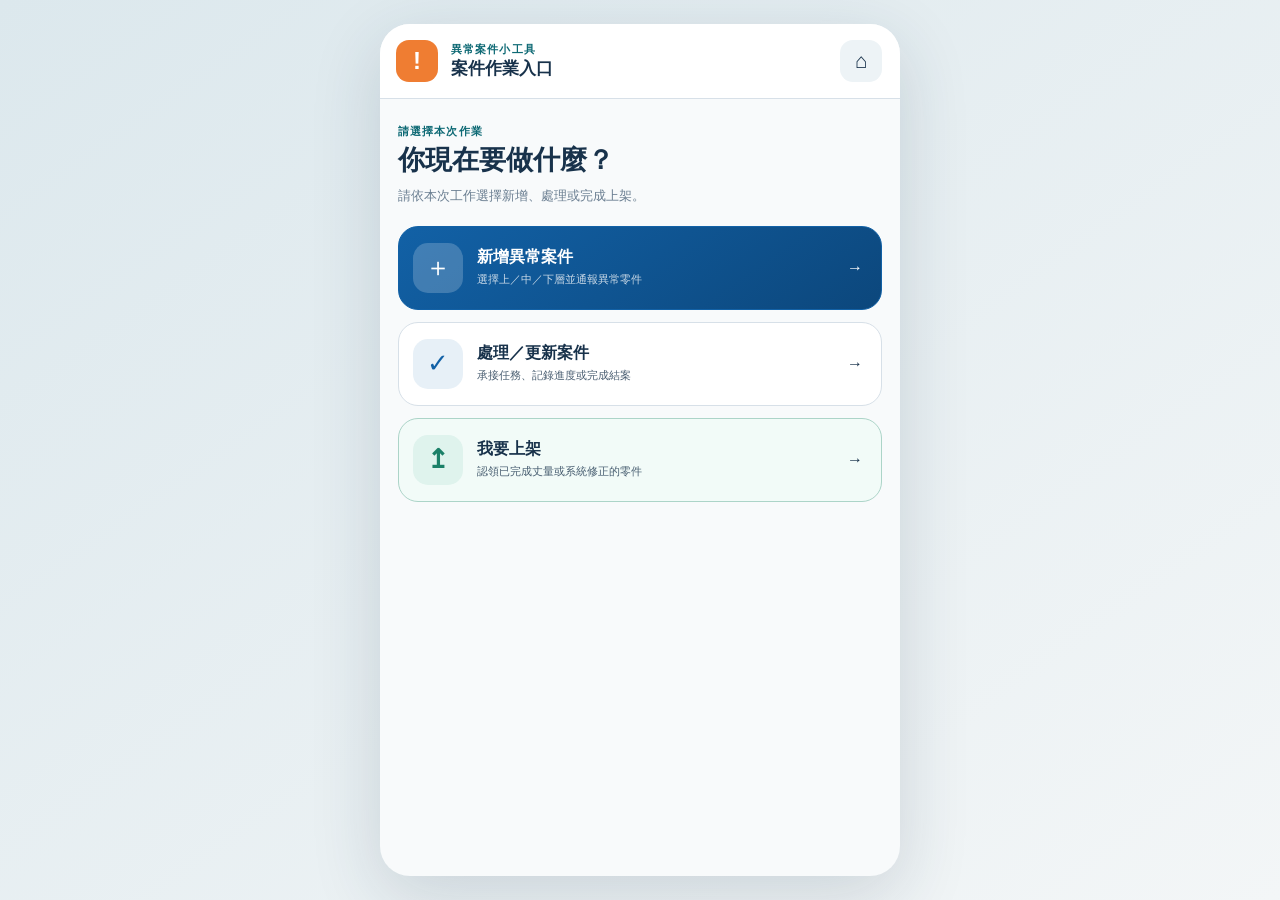
==== index.html @ d2d31f0b "Update index.html" ====
<!doctype html>
<html lang="zh-Hant">
<head>
  <meta charset="utf-8">
  <meta name="viewport" content="width=device-width, initial-scale=1, viewport-fit=cover">
  <meta name="theme-color" content="#1261a6">
  <title>異常案件小工具</title>
  <link rel="stylesheet" href="style.css?v=20260727-5">
</head>
<body>
  <main class="app-shell">
    <header class="topbar">
      <button id="backButton" class="icon-button is-hidden" type="button" aria-label="返回">←</button>
      <div id="brandMark" class="brand-mark" aria-hidden="true">!</div>
      <div class="topbar-copy">
        <small>異常案件小工具</small>
        <strong id="pageTitle">案件作業入口</strong>
      </div>
      <button id="homeButton" class="icon-button" type="button" aria-label="回首頁">⌂</button>
    </header>

    <section id="view-home" class="view is-active">
      <p class="kicker">請選擇本次作業</p>
      <h1>你現在要做什麼？</h1>
      <p class="lead">請依本次工作選擇新增、處理或完成上架。</p>

      <button id="openCreate" class="action-card primary" type="button">
        <span class="action-icon">＋</span>
        <span><strong>新增異常案件</strong><small>選擇上／中／下層並通報異常零件</small></span>
        <b>→</b>
      </button>
      <button id="openLogin" class="action-card" type="button">
        <span class="action-icon secondary">✓</span>
        <span><strong>處理／更新案件</strong><small>承接任務、記錄進度或完成結案</small></span>
        <b>→</b>
      </button>
      <button id="openShelvingLogin" class="action-card shelving" type="button">
        <span class="action-icon shelving-icon">↥</span>
        <span><strong>我要上架</strong><small>認領已完成丈量或系統修正的零件</small></span>
        <b>→</b>
      </button>
    </section>

    <section id="view-create" class="view">
      <p class="kicker">現場通報</p>
      <h1>新增異常案件</h1>

      <form id="createForm" novalidate>
        <label class="field layer-field">
          <span>異常所在層 <b>*</b></span>
          <small>請選擇異常零件實際所在的層別</small>
          <select id="createLayer" name="layer" required>
            <option value="">請選擇層別</option>
            <option value="上">上</option>
            <option value="中">中</option>
            <option value="下">下</option>
          </select>
        </label>

        <label class="field">
          <span>商品別</span>
          <small>選填；有標示商品別時再輸入</small>
          <input id="productType" name="productType" autocomplete="off" autocapitalize="characters" placeholder="例如：一般零件、鈑金">
        </label>

        <label class="field">
          <span>零件件號 <b>*</b></span>
          <small>掃描零件條碼，或直接輸入件號</small>
          <input id="partNo" name="partNo" required autocomplete="off" autocapitalize="characters" placeholder="例如：12345-ABCDE">
        </label>

        <div class="field">
          <span>異常零件數量 <b>*</b></span>
          <small>目前實際放置於異常區的數量</small>
          <div class="quantity-control">
            <button id="qtyMinus" type="button">−</button>
            <input id="qty" name="qty" type="number" inputmode="numeric" min="1" value="1" required>
            <button id="qtyPlus" type="button">＋</button>
          </div>
        </div>

        <label class="field">
          <span>現場異常情況 <b>*</b></span>
          <small>只選擇現場直接觀察到的情況</small>
          <select id="situation" name="situation" required>
            <option value="">請選擇現場情況</option>
            <option>上架完仍有剩餘</option>
            <option>儲位遺留</option>
            <option>地上撿到</option>
            <option>指定儲位放不下</option>
            <option>系統顯示無庫位</option>
          </select>
        </label>

        <label id="originalCartField" class="field conditional is-hidden">
          <span>原上架台車號 <b>*</b></span>
          <small>零件原本隨哪一台車進行上架</small>
          <input id="originalCart" name="originalCart" autocomplete="off" autocapitalize="characters" placeholder="掃描或輸入原上架台車號">
        </label>

        <label class="field">
          <span>補充說明</span>
          <small>選填；記錄貼紙、外觀或其他現場資訊</small>
          <textarea id="note" name="note" rows="3" placeholder="輸入補充說明…"></textarea>
        </label>

        <div id="createError" class="message error is-hidden"></div>
        <div class="button-row">
          <button class="button ghost" data-go-home type="button">取消</button>
          <button id="createSubmit" class="button primary" type="submit">建立案件</button>
        </div>
      </form>
    </section>

    <section id="view-success" class="view center">
      <div class="success-mark">✓</div>
      <p class="kicker">新增成功</p>
      <h1>異常案件已建立</h1>
      <p class="lead">案件已成功建立，處理人員可立即承接。</p>
      <div class="ticket">
        <small>案件編號</small>
        <strong id="successCaseNo"></strong>
        <span>等待處理人員承接</span>
        <span>最終處理方式：尚未選擇</span>
      </div>
      <button class="button primary wide" data-go-home type="button">回到作業入口</button>
      <button id="createAnother" class="text-button" type="button">繼續新增下一件</button>
    </section>

    <section id="view-login" class="view">
      <div class="center">
        <div class="id-mark">ID</div>
        <p class="kicker">處理人員身分確認</p>
        <h1>先輸入工號</h1>
        <p class="lead">系統會從 EMPLOYEE 分頁帶出姓名與單位。</p>
      </div>
      <form id="loginForm" novalidate>
        <label class="field">
          <span>工號 <b>*</b></span>
          <small>請輸入或掃描識別證</small>
          <input id="employeeId" name="employeeId" required autocomplete="off" autocapitalize="characters">
        </label>
        <label class="field">
          <span>查看層別 <b>*</b></span>
          <small>選擇「不分」可一次查看上、中、下全部案件</small>
          <select id="workLayer" name="layer" required>
            <option value="">請選擇查看範圍</option>
            <option value="上">上</option>
            <option value="中">中</option>
            <option value="下">下</option>
            <option value="不分">不分</option>
          </select>
        </label>
        <div id="loginError" class="message error is-hidden"></div>
        <button id="loginSubmit" class="button primary wide" type="submit">進入案件清單</button>
      </form>
    </section>

    <section id="view-list" class="view">
      <div class="person-strip">
        <span id="employeeAvatar">人</span>
        <div><small>目前處理人員</small><strong id="employeeName"></strong><p id="employeeMeta"></p></div>
        <button id="switchEmployee" type="button">切換</button>
      </div>
      <div class="filter-strip">
        <span>目前查看</span>
        <strong id="activeLayerLabel">不分</strong>
        <button id="switchLayer" type="button">更改層別</button>
      </div>

      <div class="section-heading">
        <div><p class="kicker">我的任務</p><h1>我的處理中案件</h1></div>
        <b id="myCaseCount">0</b>
      </div>
      <div id="myCases" class="case-list"></div>

      <div class="divider"></div>
      <div class="section-heading"><div><p class="kicker">待承接</p><h1>查找案件</h1></div></div>
      <p class="lead small">依所選層別顯示，也可輸入零件件號或案件編號。</p>
      <input id="caseSearch" class="search-input" autocomplete="off" autocapitalize="characters" placeholder="搜尋零件件號或案件編號">
      <button id="searchButton" class="button primary wide" type="button">查找案件</button>
      <div id="availableCases" class="case-list"></div>
    </section>

    <section id="view-shelving-login" class="view">
      <div class="center">
        <div class="id-mark shelving-mark">↥</div>
        <p class="kicker">上架人員身分確認</p>
        <h1>我要上架</h1>
        <p class="lead">輸入工號後，系統會顯示上、中、下所有尚待完成上架的零件。</p>
      </div>
      <form id="shelvingLoginForm" novalidate>
        <label class="field">
          <span>工號 <b>*</b></span>
          <small>請輸入或掃描識別證</small>
          <input id="shelvingEmployeeId" name="employeeId" required autocomplete="off" autocapitalize="characters">
        </label>
        <div id="shelvingLoginError" class="message error is-hidden"></div>
        <button id="shelvingLoginSubmit" class="button shelving wide" type="submit">查看待上架清單</button>
      </form>
    </section>

    <section id="view-shelving-list" class="view">
      <div class="person-strip shelving-person">
        <span id="shelvingEmployeeAvatar">人</span>
        <div><small>目前上架人員</small><strong id="shelvingEmployeeName"></strong><p id="shelvingEmployeeMeta"></p></div>
        <button id="switchShelvingEmployee" type="button">切換</button>
      </div>

      <div class="section-heading">
        <div><p class="kicker">上／中／下・全部列出</p><h1>待上架清單</h1></div>
        <b id="shelvingCount">0</b>
      </div>
      <p class="lead small">僅顯示最終處理方式為「重新丈量」或「請資訊部修正異常系統資料」，且尚未完成上架的案件。</p>
      <div id="shelvingMessage" class="message is-hidden"></div>
      <div id="shelvingCases" class="case-list shelving-list"></div>
      <button id="refreshShelving" class="button ghost wide refresh-button" type="button">重新整理</button>
    </section>

    <section id="view-detail" class="view">
      <div class="detail-heading">
        <div><p class="kicker">案件編號</p><h1 id="detailCaseNo"></h1></div>
        <span id="detailStage" class="status-chip"></span>
      </div>
      <div id="detailMessage" class="message is-hidden"></div>
      <div id="caseDetail"></div>
      <button id="claimButton" class="button orange wide is-hidden" type="button">由我承接此案件</button>

      <form id="updateForm" class="panel is-hidden" novalidate>
        <h2>更新案件進度</h2>
        <label class="field">
          <span>目前階段</span>
          <select id="updateStage" name="stage">
            <option>處理中</option>
            <option>待確認</option>
            <option>已結案</option>
          </select>
        </label>
        <label class="field">
          <span>最終處理方式</span>
          <small>結案前必須選擇實際採取的處理方式</small>
          <select id="finalResolution" name="finalResolution">
            <option value="">請選擇最終處理方式</option>
            <option>零件放入儲位</option>
            <option>重新丈量</option>
            <option>確認溢品</option>
            <option>請資訊部修正異常系統資料</option>
          </select>
        </label>
        <label id="overflowLocationField" class="field conditional is-hidden">
          <span>溢品放置區 <b>*</b></span>
          <small>選擇「確認溢品」時，請記錄零件實際放置的位置</small>
          <input id="overflowLocation" name="overflowLocation" autocomplete="off" autocapitalize="characters" placeholder="例如：溢品區 B-03">
        </label>
        <label class="field">
          <span>本次處理紀錄</span>
          <textarea id="updateNote" name="note" rows="3" placeholder="例如：已核對 WES 與實物數量…"></textarea>
        </label>
        <button id="updateSubmit" class="button primary wide" type="submit">儲存本次更新</button>
      </form>
    </section>
  </main>

  <script src="app.js?v=20260727-6"></script>
</body>
</html>
---- style.css ----
:root {
  --ink: #18324b;
  --muted: #6a7e91;
  --line: #d7e0e8;
  --soft: #edf3f6;
  --blue: #1261a6;
  --blue-dark: #0c477c;
  --cyan: #dff3f7;
  --orange: #ef7d32;
  --green: #1b8068;
  --green-dark: #12604f;
  --danger: #b83232;
  font-family: "Noto Sans TC", "Microsoft JhengHei", Arial, sans-serif;
}

* { box-sizing: border-box; }
body {
  margin: 0;
  color: var(--ink);
  background: linear-gradient(145deg, #dce8ed, #f3f6f7);
}
button, input, select, textarea { font: inherit; }
button { color: inherit; cursor: pointer; }
.is-hidden { display: none !important; }
.app-shell {
  width: min(100%, 520px);
  min-height: 100dvh;
  margin: 0 auto;
  background: #f8fafb;
  box-shadow: 0 20px 70px rgba(24, 50, 75, .16);
}
.topbar {
  display: grid;
  grid-template-columns: 44px 1fr 44px;
  gap: 11px;
  align-items: center;
  padding: 16px;
  border-bottom: 1px solid var(--line);
  background: #fff;
}
.brand-mark, .icon-button {
  display: grid;
  width: 42px;
  height: 42px;
  place-items: center;
  border: 0;
  border-radius: 13px;
  font-weight: 900;
}
.brand-mark { color: #fff; background: var(--orange); font-size: 24px; }
.icon-button { background: var(--soft); font-size: 21px; }
.topbar-copy { display: flex; min-width: 0; flex-direction: column; }
.topbar-copy small { color: #0d6974; font-size: 11px; font-weight: 900; letter-spacing: .1em; }
.topbar-copy strong { overflow: hidden; font-size: 17px; text-overflow: ellipsis; white-space: nowrap; }
.view { display: none; padding: 25px 18px 32px; }
.view.is-active { display: block; }
h1 { margin: 0; font-size: 27px; line-height: 1.25; }
h2 { margin: 0 0 12px; font-size: 16px; }
.kicker { margin: 0 0 5px; color: #0d6974; font-size: 11px; font-weight: 900; letter-spacing: .1em; }
.lead { margin: 8px 0 19px; color: var(--muted); font-size: 13px; line-height: 1.6; }
.lead.small { font-size: 11px; }
.center { text-align: center; }
.action-card {
  display: grid;
  width: 100%;
  grid-template-columns: 52px 1fr 20px;
  gap: 12px;
  align-items: center;
  margin-top: 12px;
  padding: 16px 14px;
  text-align: left;
  border: 1px solid var(--line);
  border-radius: 20px;
  background: #fff;
}
.action-card.primary { color: #fff; border-color: var(--blue); background: linear-gradient(145deg, var(--blue), var(--blue-dark)); }
.action-card.shelving { border-color: #acd4c8; background: #f2fbf8; }
.action-card > span:nth-child(2) { display: flex; flex-direction: column; gap: 4px; }
.action-card small { opacity: .78; font-size: 11px; line-height: 1.45; }
.action-icon { display: grid; width: 50px; height: 50px; place-items: center; border-radius: 15px; background: #fff3; font-size: 26px; }
.action-icon.secondary { color: var(--blue); background: #e7f0f7; }
.action-icon.shelving-icon { color: var(--green); background: #dff3ed; font-weight: 900; }
.layer-field { margin-top: 20px; padding: 14px; border: 1px solid #b9dfe5; border-radius: 17px; background: #f1fafb; }
.field { display: block; margin-top: 20px; }
.field > span { display: block; font-size: 14px; font-weight: 900; }
.field > span b { color: var(--danger); }
.field > small { display: block; margin: 4px 0 7px; color: var(--muted); font-size: 10px; line-height: 1.5; }
input, select, textarea {
  width: 100%;
  color: var(--ink);
  border: 1.5px solid #aebdca;
  border-radius: 13px;
  outline: none;
  background: #fff;
  font-size: 16px;
  font-weight: 700;
}
input, select { height: 52px; padding: 0 13px; }
textarea { min-height: 90px; padding: 12px 13px; resize: vertical; }
input:focus, select:focus, textarea:focus { border-color: var(--blue); box-shadow: 0 0 0 4px #1261a619; }
.quantity-control { display: grid; grid-template-columns: 54px 1fr 54px; gap: 8px; margin-top: 7px; }
.quantity-control button { border: 1px solid #afbeca; border-radius: 13px; background: #fff; font-size: 25px; }
.quantity-control input { text-align: center; }
.conditional { padding: 13px; border: 1px solid #b9dfe5; border-radius: 17px; background: #f1fafb; }
.button-row { display: grid; grid-template-columns: .75fr 1.25fr; gap: 9px; margin-top: 24px; }
.button { min-height: 54px; border-radius: 14px; font-weight: 900; }
.button.primary { color: #fff; border: 0; background: linear-gradient(145deg, var(--blue), var(--blue-dark)); }
.button.ghost { border: 1px solid var(--line); background: #fff; }
.button.orange { color: #fff; border: 0; background: linear-gradient(145deg, var(--orange), #d45c17); }
.button.shelving { color: #fff; border: 0; background: linear-gradient(145deg, var(--green), var(--green-dark)); }
.wide { width: 100%; }
.text-button { margin-top: 10px; padding: 12px; color: var(--blue); border: 0; background: transparent; font-weight: 900; }
.message { margin: 14px 0; padding: 12px 13px; border: 1px solid #b8dfcf; border-radius: 12px; color: #1d6f54; background: #eaf8f1; font-size: 12px; font-weight: 800; }
.message.error { color: #9f2929; border-color: #edbaba; background: #fff0f0; }
.success-mark { display: grid; width: 76px; height: 76px; margin: 15px auto 17px; place-items: center; color: #fff; border: 8px solid #d7eef0; border-radius: 50%; background: #1f8a73; font-size: 35px; font-weight: 900; }
.ticket { margin: 23px 0 20px; padding: 19px 15px; text-align: left; border: 1px solid var(--line); border-radius: 18px; background: #fff; }
.ticket small, .ticket strong { display: block; }
.ticket strong { margin: 5px 0 13px; color: var(--blue); font-size: 27px; }
.ticket span { display: inline-block; margin: 3px; padding: 6px 8px; border-radius: 999px; background: var(--soft); color: var(--muted); font-size: 10px; font-weight: 900; }
.id-mark { display: grid; width: 70px; height: 56px; margin: 4px auto 17px; place-items: center; color: #fff; border: 6px solid #d7eef0; border-radius: 17px; background: var(--blue); font-weight: 900; }
.id-mark.shelving-mark { border-color: #d9eee8; background: var(--green); font-size: 25px; }
.person-strip { display: grid; grid-template-columns: 46px 1fr auto; gap: 11px; align-items: center; padding: 13px; border: 1px solid var(--line); border-radius: 16px; background: #fff; }
.person-strip > span { display: grid; width: 44px; height: 44px; place-items: center; color: #fff; border-radius: 14px; background: var(--blue); font-weight: 900; }
.person-strip.shelving-person > span { background: var(--green); }
.person-strip small, .person-strip strong { display: block; }
.person-strip small { color: var(--muted); font-size: 9px; }
.person-strip p { margin: 2px 0 0; color: var(--muted); font-size: 10px; }
.person-strip button { padding: 7px 9px; color: var(--blue); border: 1px solid #b8ccda; border-radius: 9px; background: #fff; font-size: 10px; font-weight: 900; }
.filter-strip { display: flex; align-items: center; gap: 8px; margin-top: 10px; padding: 10px 12px; border-radius: 13px; background: #eaf3f8; font-size: 11px; }
.filter-strip span { color: var(--muted); }
.filter-strip strong { flex: 1; color: var(--blue-dark); }
.filter-strip button { padding: 6px 9px; color: var(--blue); border: 1px solid #b8ccda; border-radius: 9px; background: #fff; font-size: 10px; font-weight: 900; }
.section-heading, .detail-heading { display: flex; align-items: flex-end; justify-content: space-between; gap: 10px; margin-top: 25px; }
.section-heading h1 { font-size: 24px; }
.section-heading > b { display: grid; min-width: 31px; height: 31px; place-items: center; color: #fff; border-radius: 50%; background: var(--blue); font-size: 12px; }
.divider { margin-top: 25px; border-top: 1px solid var(--line); }
.search-input { margin-bottom: 9px; }
.case-list { display: grid; gap: 10px; margin-top: 12px; }
.case-card { width: 100%; padding: 14px; text-align: left; border: 1px solid var(--line); border-radius: 17px; background: #fff; }
.case-card.mine { border-left: 5px solid var(--blue); }
.case-top { display: flex; align-items: center; justify-content: space-between; gap: 8px; }
.case-top strong { color: var(--muted); font-size: 10px; }
.case-part { margin-top: 7px; font-size: 19px; font-weight: 900; }
.case-part small { color: var(--orange); font-size: 12px; }
.case-card p { margin: 6px 0 0; color: var(--muted); font-size: 11px; line-height: 1.5; }
.shelving-card {
  display: grid;
  gap: 13px;
  padding: 15px;
  border: 1px solid #b8d9d0;
  border-radius: 17px;
  background: #fff;
}
.task-primary-grid { display: grid; grid-template-columns: .85fr 1.45fr; gap: 9px; }
.task-info { min-width: 0; padding: 10px 11px; border-radius: 12px; background: #f2f8f6; }
.task-info small { display: block; margin-bottom: 4px; color: var(--muted); font-size: 10px; font-weight: 900; }
.task-info strong { display: block; overflow-wrap: anywhere; color: var(--ink); font-size: 17px; line-height: 1.25; }
.task-info.part-number strong { color: var(--blue-dark); font-size: 20px; }
.shelving-card-meta { display: grid; gap: 4px; }
.shelving-card p { margin: 3px 0; color: var(--muted); font-size: 11px; line-height: 1.5; }
.shelving-card p strong { color: var(--ink); }
.shelving-card .case-top { margin-bottom: 2px; }
.shelving-card .button { width: 100%; min-height: 52px; padding: 9px; font-size: 13px; }
.shelving-card .button:disabled { cursor: wait; opacity: .62; }
.important-detail { border-color: #abc9df; background: linear-gradient(145deg, #fff, #f0f7fb); }
.layer-chip { display: inline-block; margin-right: 5px; padding: 5px 8px; color: var(--green-dark); border-radius: 999px; background: #dff3ed; font-size: 10px; font-weight: 900; }
.refresh-button { margin-top: 14px; }
.status-chip { display: inline-block; padding: 6px 9px; border-radius: 999px; color: #075ea2; background: #e2f0fb; font-size: 10px; font-weight: 900; }
.empty { padding: 18px 13px; text-align: center; color: var(--muted); border: 1px dashed #b7c6d1; border-radius: 15px; background: #f4f7f8; font-size: 11px; }
.detail-heading { margin-top: 0; margin-bottom: 14px; }
.detail-heading h1 { color: var(--blue); font-size: 25px; }
.panel { margin-top: 13px; padding: 15px; border: 1px solid #9ec4df; border-radius: 17px; background: #fff; }
.detail-card { margin-top: 12px; padding: 15px; border: 1px solid var(--line); border-radius: 17px; background: #fff; }
.detail-card h2 { margin-bottom: 10px; }
.detail-card dl { margin: 0; }
.detail-card dl > div { display: grid; grid-template-columns: 112px 1fr; gap: 8px; padding: 9px 0; border-top: 1px solid #edf1f4; }
.detail-card dl > div:first-child { border-top: 0; }
.detail-card dt { color: var(--muted); font-size: 10px; font-weight: 800; }
.detail-card dd { margin: 0; font-size: 11px; font-weight: 800; line-height: 1.5; }
.timeline { margin: 0; padding-left: 18px; }
.timeline li { margin: 8px 0; color: var(--muted); font-size: 11px; line-height: 1.5; }

@media (min-width: 560px) {
  body { padding: 24px 0; }
  .app-shell { min-height: calc(100vh - 48px); overflow: hidden; border-radius: 30px; }
}

@media (max-width: 380px) {
  .task-primary-grid { grid-template-columns: 1fr; }
}
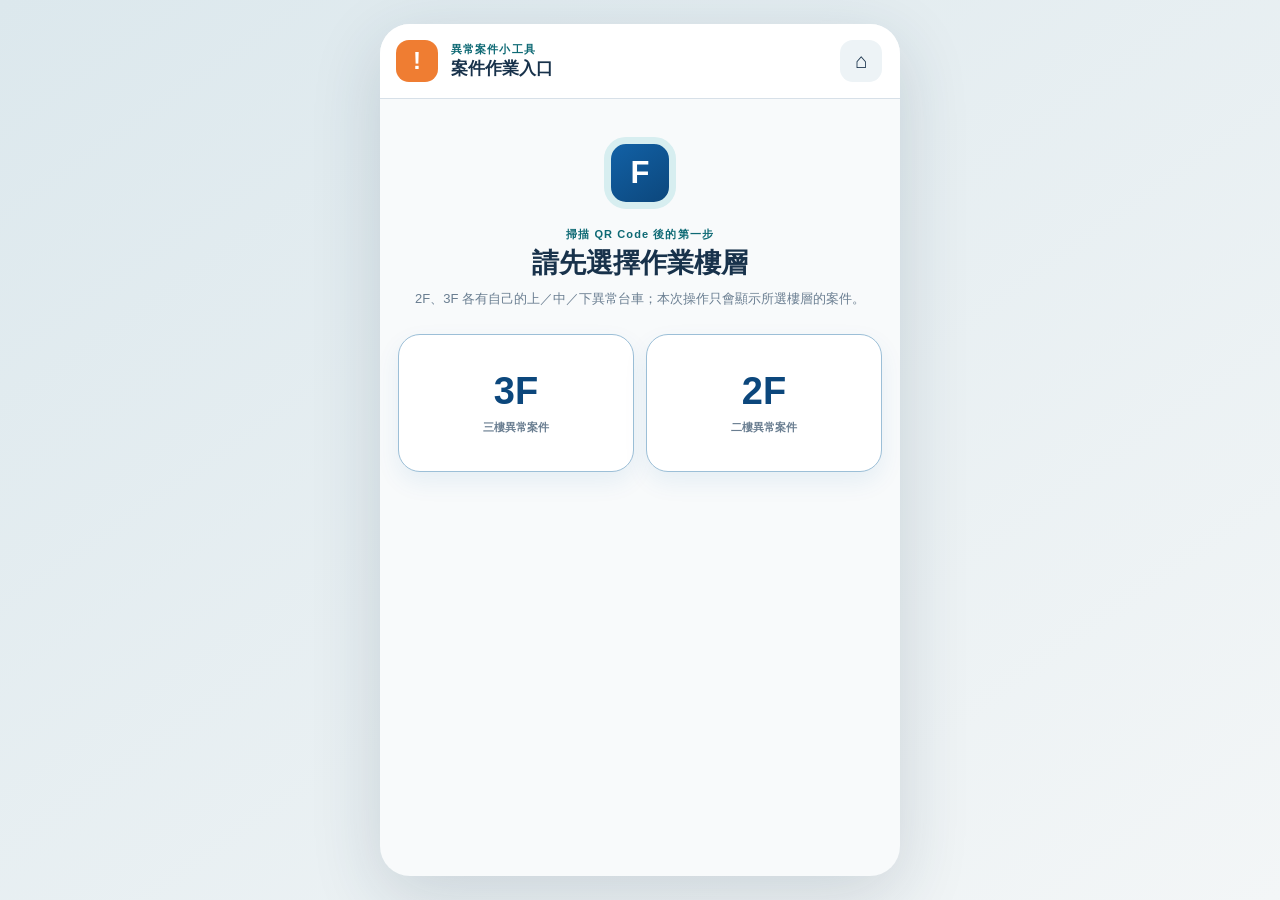
==== commit ddd49643: "Add files via upload" ====
--- a/index.html
+++ b/index.html
@@ -5,7 +5,7 @@
   <meta name="viewport" content="width=device-width, initial-scale=1, viewport-fit=cover">
   <meta name="theme-color" content="#1261a6">
   <title>異常案件小工具</title>
-  <link rel="stylesheet" href="style.css?v=20260727-5">
+  <link rel="stylesheet" href="style.css?v=20260729-7">
 </head>
 <body>
   <main class="app-shell">
@@ -19,14 +19,38 @@
       <button id="homeButton" class="icon-button" type="button" aria-label="回首頁">⌂</button>
     </header>
 
-    <section id="view-home" class="view is-active">
+    <section id="view-floor" class="view is-active floor-view">
+      <div class="center">
+        <div class="floor-mark">F</div>
+        <p class="kicker">掃描 QR Code 後的第一步</p>
+        <h1>請先選擇作業樓層</h1>
+        <p class="lead">2F、3F 各有自己的上／中／下異常台車；本次操作只會顯示所選樓層的案件。</p>
+      </div>
+      <div class="floor-choice-grid">
+        <button class="floor-choice" type="button" data-select-floor="3F">
+          <strong>3F</strong>
+          <small>三樓異常案件</small>
+        </button>
+        <button class="floor-choice" type="button" data-select-floor="2F">
+          <strong>2F</strong>
+          <small>二樓異常案件</small>
+        </button>
+      </div>
+    </section>
+
+    <section id="view-home" class="view">
+      <div class="floor-context">
+        <span>目前作業樓層</span>
+        <strong id="homeFloorLabel">—</strong>
+        <button id="changeFloor" type="button">切換樓層</button>
+      </div>
       <p class="kicker">請選擇本次作業</p>
       <h1>你現在要做什麼？</h1>
       <p class="lead">請依本次工作選擇新增、處理或完成上架。</p>
 
       <button id="openCreate" class="action-card primary" type="button">
         <span class="action-icon">＋</span>
-        <span><strong>新增異常案件</strong><small>選擇上／中／下層並通報異常零件</small></span>
+        <span><strong>新增異常案件</strong><small>在所選樓層選擇上／中／下並通報</small></span>
         <b>→</b>
       </button>
       <button id="openLogin" class="action-card" type="button">
@@ -44,6 +68,7 @@
     <section id="view-create" class="view">
       <p class="kicker">現場通報</p>
       <h1>新增異常案件</h1>
+      <div class="selected-floor">作業樓層：<strong id="createFloorLabel">—</strong></div>
 
       <form id="createForm" novalidate>
         <label class="field layer-field">
@@ -120,7 +145,7 @@
       <div class="ticket">
         <small>案件編號</small>
         <strong id="successCaseNo"></strong>
-        <span>等待處理人員承接</span>
+        <span id="successLocation"></span>
         <span>最終處理方式：尚未選擇</span>
       </div>
       <button class="button primary wide" data-go-home type="button">回到作業入口</button>
@@ -132,7 +157,7 @@
         <div class="id-mark">ID</div>
         <p class="kicker">處理人員身分確認</p>
         <h1>先輸入工號</h1>
-        <p class="lead">系統會從 EMPLOYEE 分頁帶出姓名與單位。</p>
+        <p class="lead">目前樓層：<strong id="loginFloorLabel">—</strong>。系統會從 EMPLOYEE 分頁帶出姓名與單位。</p>
       </div>
       <form id="loginForm" novalidate>
         <label class="field">
@@ -164,7 +189,7 @@
       </div>
       <div class="filter-strip">
         <span>目前查看</span>
-        <strong id="activeLayerLabel">不分</strong>
+        <strong id="activeLayerLabel">—</strong>
         <button id="switchLayer" type="button">更改層別</button>
       </div>
 
@@ -187,7 +212,7 @@
         <div class="id-mark shelving-mark">↥</div>
         <p class="kicker">上架人員身分確認</p>
         <h1>我要上架</h1>
-        <p class="lead">輸入工號後，系統會顯示上、中、下所有尚待完成上架的零件。</p>
+        <p class="lead">目前樓層：<strong id="shelvingFloorLabel">—</strong>。輸入工號後，系統只顯示此樓層上、中、下尚待完成上架的零件。</p>
       </div>
       <form id="shelvingLoginForm" novalidate>
         <label class="field">
@@ -206,9 +231,13 @@
         <div><small>目前上架人員</small><strong id="shelvingEmployeeName"></strong><p id="shelvingEmployeeMeta"></p></div>
         <button id="switchShelvingEmployee" type="button">切換</button>
       </div>
+      <div class="filter-strip shelving-floor-filter">
+        <span>目前樓層</span>
+        <strong id="activeShelvingFloorLabel">—</strong>
+      </div>
 
       <div class="section-heading">
-        <div><p class="kicker">上／中／下・全部列出</p><h1>待上架清單</h1></div>
+        <div><p class="kicker">本樓層上／中／下・全部列出</p><h1>待上架清單</h1></div>
         <b id="shelvingCount">0</b>
       </div>
       <p class="lead small">僅顯示最終處理方式為「重新丈量」或「請資訊部修正異常系統資料」，且尚未完成上架的案件。</p>
@@ -261,6 +290,6 @@
     </section>
   </main>
 
-  <script src="app.js?v=20260727-6"></script>
+  <script src="app.js?v=20260729-7"></script>
 </body>
 </html>
--- a/style.css
+++ b/style.css
@@ -60,6 +60,62 @@
 .lead { margin: 8px 0 19px; color: var(--muted); font-size: 13px; line-height: 1.6; }
 .lead.small { font-size: 11px; }
 .center { text-align: center; }
+.floor-view { padding-top: 38px; }
+.floor-mark {
+  display: grid;
+  width: 72px;
+  height: 72px;
+  margin: 0 auto 18px;
+  place-items: center;
+  color: #fff;
+  border: 7px solid #d7eef0;
+  border-radius: 22px;
+  background: linear-gradient(145deg, var(--blue), var(--blue-dark));
+  font-size: 31px;
+  font-weight: 900;
+}
+.floor-choice-grid { display: grid; grid-template-columns: 1fr 1fr; gap: 12px; margin-top: 24px; }
+.floor-choice {
+  min-height: 138px;
+  padding: 18px 10px;
+  border: 1px solid #9cbfd7;
+  border-radius: 22px;
+  background: #fff;
+  box-shadow: 0 10px 25px rgba(18, 97, 166, .08);
+}
+.floor-choice strong { display: block; color: var(--blue-dark); font-size: 38px; }
+.floor-choice small { display: block; margin-top: 7px; color: var(--muted); font-size: 11px; font-weight: 800; }
+.floor-context {
+  display: grid;
+  grid-template-columns: 1fr auto auto;
+  gap: 9px;
+  align-items: center;
+  margin-bottom: 23px;
+  padding: 12px 13px;
+  border: 1px solid #b9dfe5;
+  border-radius: 15px;
+  background: #eef8fa;
+}
+.floor-context span { color: var(--muted); font-size: 11px; }
+.floor-context strong { color: var(--blue-dark); font-size: 21px; }
+.floor-context button {
+  padding: 7px 9px;
+  color: var(--blue);
+  border: 1px solid #b8ccda;
+  border-radius: 9px;
+  background: #fff;
+  font-size: 10px;
+  font-weight: 900;
+}
+.selected-floor {
+  margin-top: 12px;
+  padding: 10px 12px;
+  color: var(--muted);
+  border-radius: 12px;
+  background: #eaf3f8;
+  font-size: 12px;
+}
+.selected-floor strong { color: var(--blue-dark); font-size: 18px; }
 .action-card {
   display: grid;
   width: 100%;
@@ -164,6 +220,7 @@
 .shelving-card .button:disabled { cursor: wait; opacity: .62; }
 .important-detail { border-color: #abc9df; background: linear-gradient(145deg, #fff, #f0f7fb); }
 .layer-chip { display: inline-block; margin-right: 5px; padding: 5px 8px; color: var(--green-dark); border-radius: 999px; background: #dff3ed; font-size: 10px; font-weight: 900; }
+.shelving-floor-filter { background: #eef8f5; }
 .refresh-button { margin-top: 14px; }
 .status-chip { display: inline-block; padding: 6px 9px; border-radius: 999px; color: #075ea2; background: #e2f0fb; font-size: 10px; font-weight: 900; }
 .empty { padding: 18px 13px; text-align: center; color: var(--muted); border: 1px dashed #b7c6d1; border-radius: 15px; background: #f4f7f8; font-size: 11px; }
